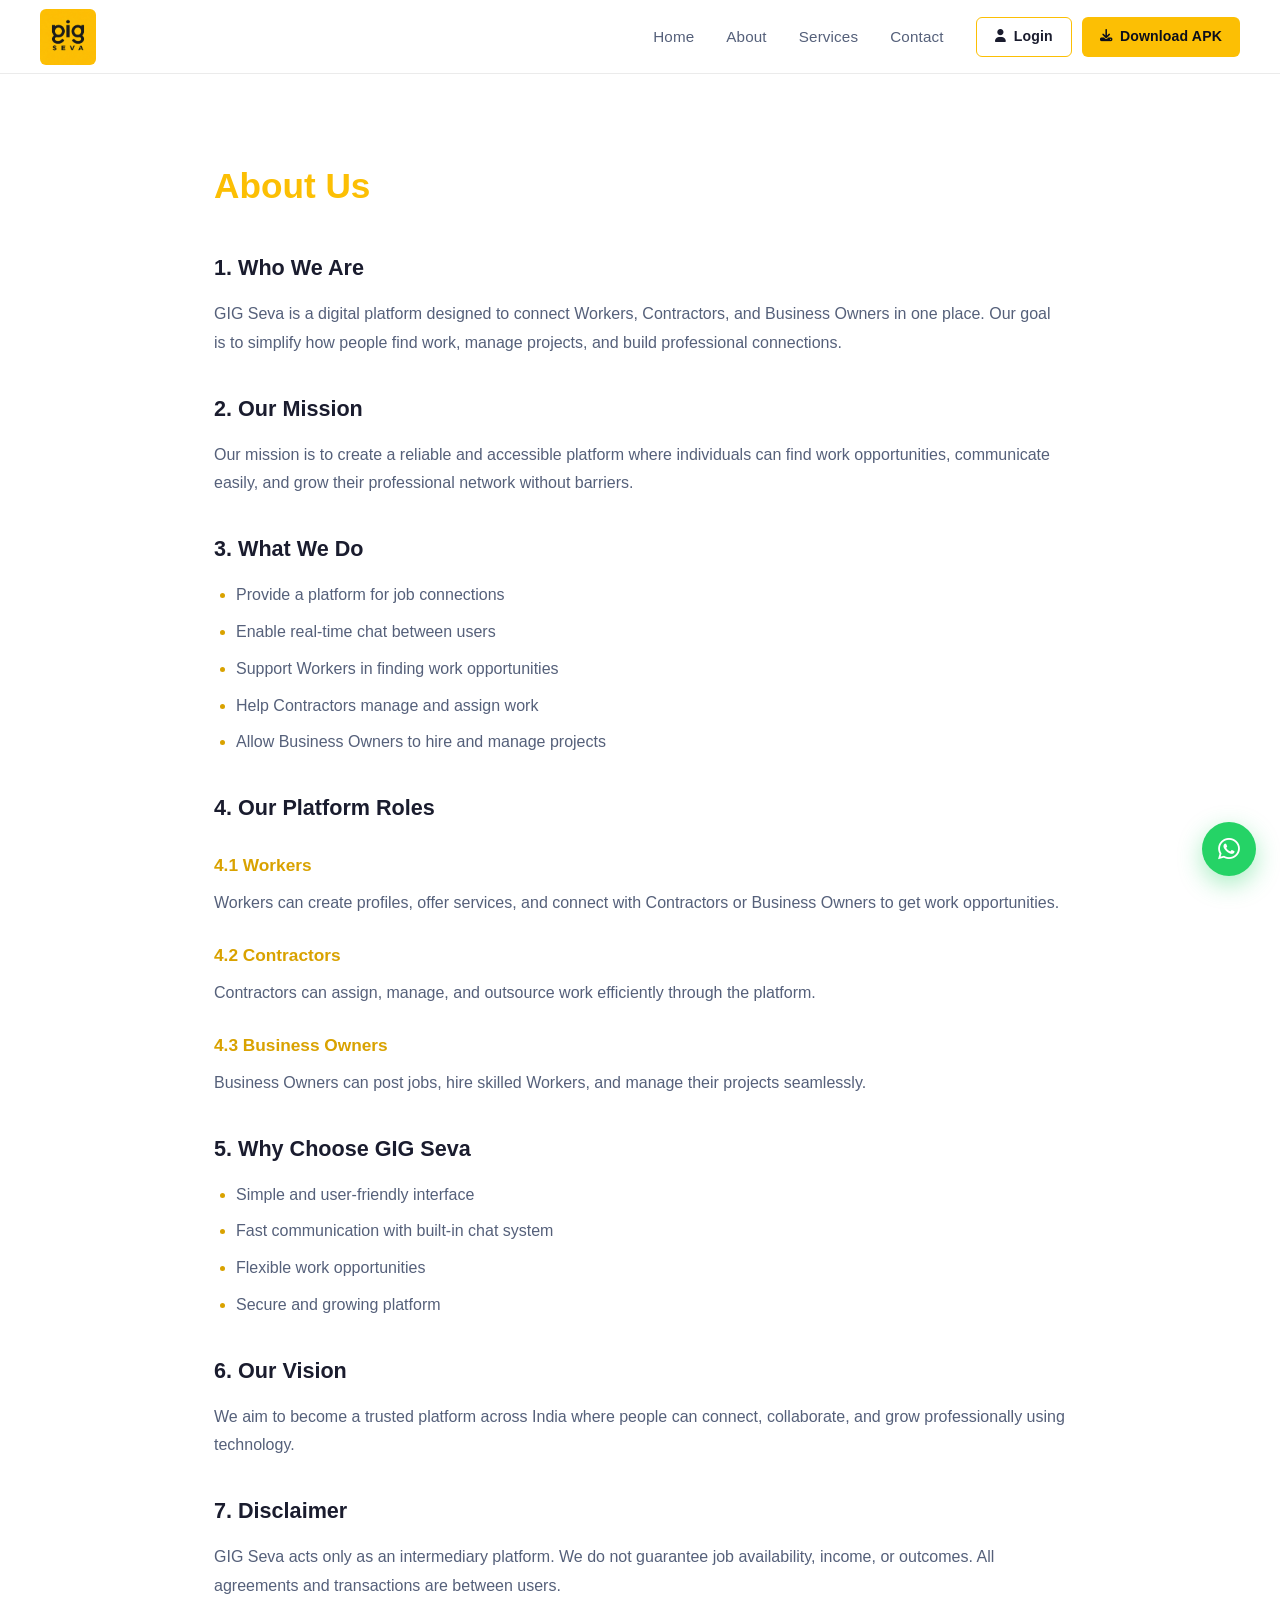
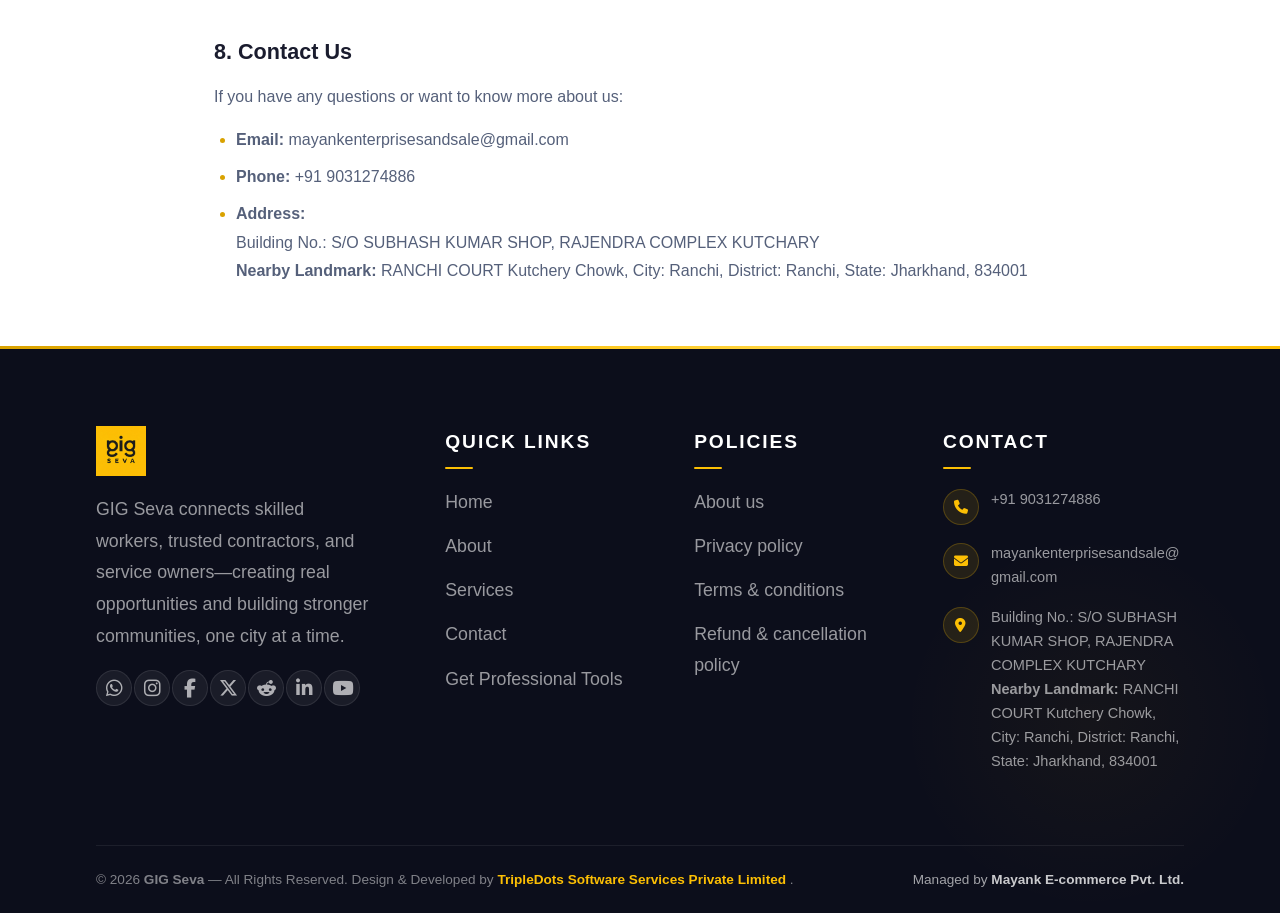
==== about_us.html @ e5313b93 "Publish the current gigSEVA website. Co-authored-by: Cursor <cursoragent@cursor.com>" ====
<!DOCTYPE html>
<html lang="en">
<head>
  <meta charset="UTF-8">
  <title>About Us - GIG Seva</title>
  <link rel="stylesheet" href="css/main.css">
  <link rel="stylesheet" href="https://cdnjs.cloudflare.com/ajax/libs/font-awesome/6.5.0/css/all.min.css">
</head>
<body>

<div id="header"></div> 

<section class="terms-container">

  <h1>About Us</h1>

  <h2>1. Who We Are</h2>
  <p>
    GIG Seva is a digital platform designed to connect Workers, Contractors, and Business Owners
    in one place. Our goal is to simplify how people find work, manage projects, and build
    professional connections.
  </p>

  <h2>2. Our Mission</h2>
  <p>
    Our mission is to create a reliable and accessible platform where individuals can find
    work opportunities, communicate easily, and grow their professional network without barriers.
  </p>

  <h2>3. What We Do</h2>
  <ul>
    <li>Provide a platform for job connections</li>
    <li>Enable real-time chat between users</li>
    <li>Support Workers in finding work opportunities</li>
    <li>Help Contractors manage and assign work</li>
    <li>Allow Business Owners to hire and manage projects</li>
  </ul>

  <h2>4. Our Platform Roles</h2>

  <h3>4.1 Workers</h3>
  <p>
    Workers can create profiles, offer services, and connect with Contractors or Business Owners
    to get work opportunities.
  </p>

  <h3>4.2 Contractors</h3>
  <p>
    Contractors can assign, manage, and outsource work efficiently through the platform.
  </p>

  <h3>4.3 Business Owners</h3>
  <p>
    Business Owners can post jobs, hire skilled Workers, and manage their projects seamlessly.
  </p>

  <h2>5. Why Choose GIG Seva</h2>
  <ul>
    <li>Simple and user-friendly interface</li>
    <li>Fast communication with built-in chat system</li>
    <li>Flexible work opportunities</li>
    <li>Secure and growing platform</li>
  </ul>

  <h2>6. Our Vision</h2>
  <p>
    We aim to become a trusted platform across India where people can connect, collaborate,
    and grow professionally using technology.
  </p>

  <h2>7. Disclaimer</h2>
  <p>
    GIG Seva acts only as an intermediary platform. We do not guarantee job availability,
    income, or outcomes. All agreements and transactions are between users.
  </p>

  <h2>8. Contact Us</h2>
  <p>If you have any questions or want to know more about us:</p>

 <ul>
    <li><strong>Email:</strong> mayankenterprisesandsale@gmail.com</li>
    <li><strong>Phone:</strong> +91 9031274886</li>
    <li><strong>Address:</strong>  <p>Building No.: S/O SUBHASH KUMAR 
             SHOP, RAJENDRA COMPLEX KUTCHARY <br> <b>Nearby Landmark:</b> RANCHI COURT 
             Kutchery Chowk,  City: Ranchi, District: Ranchi, State: Jharkhand, 834001</p></li>
  </ul>

</section>

<div id="footer"></div>

<script src="js/auth.js"></script>
  <script src="js/main.js"></script>

</body>
</html>
---- css/main.css ----
@charset "UTF-8";
:root {
  --orange: #FCBF04 ;
  --orange-light:#FFD84D ;
  --mid: #D9A200 ;
  --bg: #F6F7FB ;
  --bg-card: #FFFFFF ;
  --text: #1A1C2E ;
  --text-soft: #55607A ;
  --border: rgba(0, 0, 0, 0.09) ;
  --shadow-sm: 0 4px 16px rgba(0, 0, 0, 0.07) ;
  --shadow-md: 0 10px 36px rgba(0, 0, 0, 0.11) ;
  --shadow-lg: 0 20px 60px rgba(0, 0, 0, 0.15) ;
  --radius: 14px ;
  --radius-sm: 8px ;
  --radius-lg: 22px ;
  --font-head: Syne, sans-serif ;
  --font-body: DM Sans, sans-serif ;
  --nav-h: 74px ;
  --transition: 0.3s cubic-bezier(0.4, 0, 0.2, 1) ;
  --grad: linear-gradient(135deg, #FCBF04
  0%, #FFD84D
  100%);
}

*,
*::before,
*::after {
  margin: 0;
  padding: 0;
  box-sizing: border-box;
}

html {
  font-size: 16px;
  scroll-behavior: smooth;
}

html,
body {
  width: 100%;
  overflow-x: hidden;
}

body {
  color: #1A1C2E;
  font-family: "DM Sans", sans-serif;
  background: #FFFFFF;
  line-height: 1.7;
  padding-top: 74px;
}

a {
  color: inherit;
  text-decoration: none;
}

ul {
  list-style: none;
}

img {
  display: block;
  max-width: 100%;
}

input,
textarea,
button {
  border: none;
  font-family: "DM Sans", sans-serif;
  outline: none;
}

::-webkit-scrollbar {
  width: 6px;
}

::-webkit-scrollbar-track {
  background: #EEF0F6;
}

::-webkit-scrollbar-thumb {
  border-radius: 10px;
  background: #FCBF04;
}

::-webkit-scrollbar-thumb:hover {
  background: #D9A200;
}

.container {
  margin: 0 auto;
  width: 100%;
  padding: 0 32px;
  max-width: 1280px;
}

.section-label {
  margin-bottom: 16px;
  border-radius: 50px;
  display: inline-block;
  padding: 6px 18px;
  color: rgb(8.8615384615, 10.3384615385, 19.9384615385);
  font-family: "Syne", sans-serif;
  font-weight: 700;
  font-size: 0.68rem;
  background: linear-gradient(135deg, #FCBF04 0%, #FFD84D 100%);
  letter-spacing: 0.22em;
  text-transform: uppercase;
  box-shadow: 0 4px 14px rgba(252, 191, 4, 0.28);
}

.section-title {
  margin-bottom: 50px;
  color: #1A1C2E;
  font-family: "Syne", sans-serif;
  font-weight: 800;
  font-size: clamp(1.9rem, 3.4vw, 3rem);
  line-height: 1.14;
  letter-spacing: -0.025em;
}

.gradient-text {
  background: linear-gradient(135deg, #FCBF04 0%, #FFD84D 100%);
  -webkit-background-clip: text;
  -webkit-text-fill-color: transparent;
  background-clip: text;
}

.btn {
  border-radius: 8px;
  display: inline-flex;
  justify-content: center;
  align-items: center;
  padding: 13px 30px;
  font-family: "DM Sans", sans-serif;
  font-weight: 600;
  font-size: 0.93rem;
  gap: 8px;
  letter-spacing: 0.01em;
  cursor: pointer;
  white-space: nowrap;
  transition: 0.3s cubic-bezier(0.4, 0, 0.2, 1);
  line-height: 1;
}
.btn i {
  font-size: 0.88em;
  transition: 0.3s cubic-bezier(0.4, 0, 0.2, 1);
}

.btn-primary {
  color: #0C0E1B;
  background: #FCBF04;
  box-shadow: 0 6px 22px rgba(252, 191, 4, 0.36);
}
.btn-primary:hover {
  background: #FFD84D;
  box-shadow: 0 12px 36px rgba(252, 191, 4, 0.5);
  transform: translateY(-2px);
}
.btn-primary:hover i {
  transform: translateX(3px);
}
.btn-primary:active {
  transform: translateY(0);
}

.btn-outline {
  border: 2px solid #FCBF04;
  color: #1A1C2E;
  background: transparent;
}
.btn-outline:hover {
  color: #0C0E1B;
  background: #FCBF04;
  transform: translateY(-2px);
  box-shadow: 0 8px 28px rgba(252, 191, 4, 0.4);
}

.btn.full-width {
  width: 100%;
  justify-content: center;
}

.navbar {
  position: fixed;
  z-index: 1000;
  top: 0;
  right: 0;
  left: 0;
  height: 74px;
  background: #FFFFFF;
  border-bottom: 1px solid rgba(0, 0, 0, 0.08);
  transition: box-shadow 0.3s cubic-bezier(0.4, 0, 0.2, 1);
}
.navbar.scrolled {
  box-shadow: 0 2px 24px rgba(0, 0, 0, 0.08);
}

.nav-container {
  margin: 0 auto;
  height: 100%;
  display: flex;
  justify-content: space-between;
  align-items: center;
  padding: 0 40px;
  max-width: 1280px;
  gap: 24px;
}

.nav-logo {
  display: flex;
  flex-shrink: 0;
  align-items: center;
}

.logo-img {
  width: 56px;
  height: 56px;
  display: block;
  object-fit: cover;
  border-radius: 6px;
  transition: 0.3s cubic-bezier(0.4, 0, 0.2, 1);
}

.nav-right {
  display: flex;
  align-items: center;
  justify-content: flex-end;
  gap: 18px;
  margin-left: auto;
  min-width: 0;
}

.nav-menu {
  margin: 0;
  display: flex;
  align-items: center;
  padding: 0;
  list-style: none;
  gap: 4px;
}

.nav-link {
  position: relative;
  border-radius: 8px;
  display: inline-block;
  padding: 8px 14px;
  color: #55607A;
  font-family: "Poppins", "DM Sans", sans-serif;
  font-weight: 500;
  font-size: 0.95rem;
  letter-spacing: 0.01em;
  transition: 0.3s cubic-bezier(0.4, 0, 0.2, 1);
}
.nav-link:hover {
  color: #1A1C2E;
}

.nav-actions {
  display: flex;
  flex-shrink: 0;
  align-items: center;
  gap: 10px;
}
.nav-actions .btn {
  padding: 10px 18px;
  font-family: "Poppins", "DM Sans", sans-serif;
  font-size: 0.88rem;
  font-weight: 600;
  border-radius: 6px;
  min-height: 40px;
}
.nav-actions .btn-outline {
  border-width: 1.5px;
  background: #fff;
}
.nav-actions .btn-primary {
  box-shadow: none;
}
.nav-actions .btn-primary:hover {
  transform: none;
  box-shadow: none;
  background: #FFD84D;
}

.hamburger {
  z-index: 1001;
  border-radius: 8px;
  display: none;
  flex-direction: column;
  padding: 8px;
  gap: 5px;
  cursor: pointer;
  background: none;
}
.hamburger span {
  border-radius: 3px;
  width: 22px;
  height: 2px;
  display: block;
  background: #1A1C2E;
  transition: 0.3s cubic-bezier(0.4, 0, 0.2, 1);
  transform-origin: center;
}
.hamburger.open span:nth-child(1) {
  transform: translateY(7px) rotate(45deg);
}
.hamburger.open span:nth-child(2) {
  opacity: 0;
  transform: scaleX(0);
}
.hamburger.open span:nth-child(3) {
  transform: translateY(-7px) rotate(-45deg);
}

@media (max-width: 768px) {
  .logo-img {
    width: 48px;
    height: 48px;
  }
  .nav-container {
    padding: 0 16px;
  }
  .nav-right {
    gap: 0;
    margin-left: 0;
  }
  .nav-menu {
    position: fixed;
    z-index: 9999;
    top: 0;
    right: -100%;
    width: 82%;
    height: 100vh;
    flex-direction: column;
    align-items: flex-start;
    padding: 0;
    max-width: 360px;
    background: #FFFFFF;
    box-shadow: -4px 0 40px rgba(0, 0, 0, 0.18);
    transition: right 0.35s cubic-bezier(0.4, 0, 0.2, 1);
    overflow-y: auto;
    overflow-x: hidden;
    gap: 0;
  }
  .nav-menu::before {
    position: fixed;
    z-index: -1;
    top: 0;
    left: 0;
    width: 100vw;
    height: 100vh;
    content: "";
    background: rgba(0, 0, 0, 0);
    pointer-events: none;
    transition: background 0.35s ease;
  }
  .nav-menu.open {
    right: 0;
  }
  .nav-menu.open::before {
    background: rgba(0, 0, 0, 0.35);
    pointer-events: auto;
  }
  .nav-menu li {
    width: 100%;
    flex-shrink: 0;
  }
  .nav-menu li:first-child {
    margin-top: 74px;
  }
  .nav-link {
    position: relative;
    border-radius: 0;
    width: 100%;
    display: flex;
    align-items: center;
    padding: 0 24px;
    color: #1A1C2E;
    font-family: "Poppins", sans-serif;
    font-weight: 450;
    font-size: 18px;
    gap: 14px;
    min-height: 56px;
    letter-spacing: 0.01em;
    line-height: 1.4;
    background: transparent;
    transition: background 0.22s ease, color 0.22s ease;
  }
  .nav-link::before {
    border: 1px solid rgba(252, 191, 4, 0.3);
    border-radius: 50%;
    width: 40px;
    height: 40px;
    display: inline-flex;
    flex-shrink: 0;
    justify-content: center;
    align-items: center;
    color: rgb(202.5787401575, 153.3464566929, 2.4212598425);
    font-family: "Font Awesome 6 Free";
    font-weight: 900;
    font-size: 18px;
    background: rgba(252, 191, 4, 0.14);
    line-height: 1;
    transition: background 0.22s ease, color 0.22s ease, border-color 0.22s ease;
  }
  .nav-link:hover, .nav-link.active {
    color: #1A1C2E;
    background: rgba(252, 191, 4, 0.06);
  }
  .nav-link:hover::before, .nav-link.active::before {
    border-color: #FCBF04;
    color: #0C0E1B;
    background: #FCBF04;
  }
  .nav-menu li:nth-child(1) .nav-link::before {
    content: "\f015";
  }
  .nav-menu li:nth-child(2) .nav-link::before {
    content: "\f05a";
  }
  .nav-menu li:nth-child(3) .nav-link::before {
    content: "\f013";
  }
  .nav-menu li:nth-child(4) .nav-link::before {
    content: "\f0e0";
  }
  .nav-menu li + li {
    border-top: 1px solid rgba(0, 0, 0, 0.05);
  }
  .hamburger {
    position: relative;
    z-index: 10000;
    display: flex;
  }
  .nav-actions {
    display: none !important;
  }
  .mobile-actions {
    margin-top: 0 !important;
    width: 100% !important;
    display: flex !important;
    flex-direction: column !important;
    flex-shrink: 0 !important;
    align-items: stretch !important;
    padding: 20px 24px 32px !important;
    gap: 10px !important;
    border-top: 1px solid rgba(0, 0, 0, 0.09) !important;
  }
  .mobile-actions .btn {
    border-radius: 8px !important;
    width: 100% !important;
    justify-content: center !important;
    font-family: "Poppins", sans-serif !important;
    font-weight: 600 !important;
    font-size: 0.97rem !important;
    min-height: 48px !important;
    box-sizing: border-box !important;
    gap: 8px !important;
  }
  .mobile-actions .btn i {
    font-size: 0.9em !important;
  }
  .mobile-actions .btn-outline {
    border: 2px solid #FCBF04 !important;
    color: #1A1C2E !important;
    background: transparent !important;
  }
  .mobile-actions .btn-outline:hover {
    background: rgba(252, 191, 4, 0.08) !important;
  }
  .mobile-actions .btn-primary {
    color: #0C0E1B !important;
    font-weight: 700 !important;
    background: #FCBF04 !important;
    box-shadow: 0 4px 16px rgba(252, 191, 4, 0.35) !important;
  }
  .mobile-actions .btn-primary:hover {
    background: #FFD84D !important;
  }
}
@media (max-width: 360px) {
  .nav-link {
    padding: 0 18px;
    font-size: 18px;
    gap: 12px;
  }
  .nav-link::before {
    width: 36px;
    height: 36px;
    font-size: 16px;
  }
  .mobile-actions {
    padding: 16px 18px 28px !important;
  }
}
/* =========================================================
HERO
========================================================= */
.hero {
  position: relative;
  width: 100%;
  display: flex;
  align-items: stretch;
  min-height: 620px;
  overflow: hidden;
  background: #ffffff;
  border-bottom: 1px solid #eeeeee;
  box-sizing: border-box;
}

.hero::before {
  position: absolute;
  z-index: 1;
  inset: 0;
  content: "";
  pointer-events: none;
  background: linear-gradient(90deg, rgb(255, 255, 255) 0%, rgba(255, 255, 255, 0.98) 40%, rgba(255, 255, 255, 0.88) 56%, rgba(255, 255, 255, 0.35) 75%, rgba(255, 255, 255, 0) 100%);
}

.hero::after {
  position: absolute;
  z-index: 0;
  top: 0;
  right: 0;
  bottom: 0;
  width: 58%;
  content: "";
  background: linear-gradient(90deg, rgb(255, 255, 255) 0%, rgba(255, 255, 255, 0.55) 12%, rgba(255, 255, 255, 0) 35%), url("../images/gig-seva-hero.webp") center/cover no-repeat;
  mask-image: linear-gradient(to right, transparent 0%, rgba(0, 0, 0, 0.7) 18%, black 42%);
  -webkit-mask-image: linear-gradient(to right, transparent 0%, rgba(0, 0, 0, 0.7) 18%, black 42%);
}

/* =========================================================
HERO CONTENT
========================================================= */
.hero .hero-content {
  position: relative;
  z-index: 2;
  margin-left: calc((100vw - 1200px) / 2 + 32px);
  width: 50%;
  padding: 140px 32px 58px 0;
  font-family: "Poppins", sans-serif;
  max-width: 660px;
  box-sizing: border-box;
}

/* =========================================================
HERO TITLE
========================================================= */
.hero .hero-title {
  position: relative;
  margin: 0 0 20px;
  color: #1f2937;
  font-family: "Poppins", sans-serif;
  font-weight: 900;
  font-size: clamp(3.5rem, 6.5vw, 6.5rem);
  line-height: 0.95;
  letter-spacing: -0.035em;
  text-transform: uppercase;
}

/* Yellow underline */
.hero .hero-title::after {
  margin-top: 18px;
  border-radius: 10px;
  width: 62px;
  height: 5px;
  display: block;
  content: "";
  background: linear-gradient(90deg, #fcbf04, #ffd84d);
  box-shadow: 0 4px 12px rgba(252, 191, 4, 0.25);
}

/* =========================================================
SUBTITLE
========================================================= */
.hero .hero-subtitle {
  margin: 0 0 24px;
  color: #fcbf04;
  font-family: "Poppins", sans-serif;
  font-weight: 700;
  font-size: clamp(1rem, 1.8vw, 1.4rem);
  letter-spacing: 0.06em;
  line-height: 1.4;
  text-transform: uppercase;
}

/* =========================================================
DESCRIPTION
========================================================= */
.hero .hero-description {
  margin: 0 0 16px;
  color: rgba(31, 41, 55, 0.78);
  font-family: "Poppins", sans-serif;
  font-weight: 400;
  font-size: clamp(1.18rem, 1.2vw, 1.08rem);
  max-width: 520px;
  line-height: 1.75;
}

.hero .hero-description.secondary {
  margin-top: 0;
  margin-bottom: 0;
  border: none;
  padding: 0;
  color: rgba(31, 41, 55, 0.58);
  font-family: "Poppins", sans-serif;
  font-weight: 400;
  font-size: clamp(1.18rem, 1vw, 1rem);
  letter-spacing: 0;
  line-height: 1.7;
  text-transform: none;
  background: transparent;
}

.hero .hero-divider {
  display: none;
}

/* =========================================================
STATS
========================================================= */
.hero .hero-stats {
  margin-top: 38px;
  width: 100%;
  display: flex;
  align-items: stretch;
  padding-top: 26px;
  max-width: 480px;
  gap: 0;
  border-top: 1px solid rgba(31, 41, 55, 0.12);
}

.hero .hero-stats .stat {
  position: relative;
  padding: 0 28px 0 0;
  flex: 1;
  text-align: left;
  box-sizing: border-box;
}

.hero .hero-stats .stat:not(:first-child) {
  padding-right: 28px;
  padding-left: 28px;
}

.hero .hero-stats .stat:not(:first-child)::before {
  position: absolute;
  top: 50%;
  left: 0;
  width: 1px;
  height: 46px;
  content: "";
  transform: translateY(-50%);
  background: rgba(31, 41, 55, 0.14);
}

.hero .hero-stats .stat:last-child {
  padding-right: 0;
}

/* =========================================================
STAT NUMBER
========================================================= */
.hero .hero-stats .stat h3 {
  margin: 0 0 6px;
  color: #1f2937;
  font-family: "Poppins", sans-serif;
  font-weight: 900;
  font-size: clamp(1.8rem, 2.8vw, 2.6rem);
  line-height: 1;
  letter-spacing: -0.02em;
}

.hero .hero-stats .stat h3 span {
  color: #fcbf04;
  font-weight: 900;
}

/* =========================================================
STAT LABEL
========================================================= */
.hero .hero-stats .stat p {
  margin: 0;
  color: rgba(31, 41, 55, 0.55);
  font-family: "Poppins", sans-serif;
  font-weight: 600;
  font-size: 0.72rem;
  line-height: 1.4;
  letter-spacing: 0.1em;
  text-transform: uppercase;
}

/* =========================================================
HERO BOTTOM — CLEAR SEPARATION
========================================================= */
.hero {
  box-shadow: 0 1px 0 rgba(31, 41, 55, 0.05), 0 4px 18px rgba(31, 41, 55, 0.04);
}

/* =========================================================
TABLET — 769px TO 992px
========================================================= */
@media (max-width: 992px) and (min-width: 769px) {
  .hero {
    align-items: flex-end;
    min-height: 620px;
  }
  .hero::before {
    background: linear-gradient(180deg, rgba(255, 255, 255, 0.88) 0%, rgba(255, 255, 255, 0.72) 60%, rgba(255, 255, 255, 0.92) 100%);
  }
  .hero::after {
    top: 0;
    right: 0;
    bottom: 0;
    width: 100%;
    mask-image: none;
    -webkit-mask-image: none;
    background: linear-gradient(180deg, rgba(255, 255, 255, 0.55), rgba(255, 255, 255, 0.1)), url("../images/gig-seva-hero.webp") center/cover no-repeat;
  }
  .hero .hero-content {
    margin-left: 0;
    width: 100%;
    padding: 110px 32px 50px;
    max-width: 100%;
  }
  .hero .hero-title {
    font-size: clamp(2.8rem, 7vw, 4.5rem);
  }
  .hero .hero-description {
    max-width: 600px;
  }
  .hero .hero-stats {
    max-width: 100%;
  }
}
/* =========================================================
MOBILE — BELOW 768px
========================================================= */
@media (max-width: 768px) {
  .hero {
    height: auto;
    display: block;
    min-height: 0;
    overflow: hidden;
    background: #ffffff;
    border-bottom: 1px solid #eeeeee;
  }
  .hero::before {
    background: linear-gradient(180deg, rgba(255, 255, 255, 0.88) 0%, rgba(255, 255, 255, 0.82) 50%, rgba(255, 255, 255, 0.94) 100%);
  }
  .hero::after {
    top: 0;
    right: 0;
    bottom: 0;
    width: 100%;
    background: linear-gradient(180deg, rgba(255, 255, 255, 0.3), rgba(255, 255, 255, 0.75)), url("../images/gig-seva-hero.webp") center top/cover no-repeat;
    mask-image: none;
    -webkit-mask-image: none;
  }
  .hero .hero-content {
    margin-left: 0;
    width: 100%;
    padding: 100px 22px 40px;
    max-width: 100%;
    box-sizing: border-box;
  }
  /* =====================================================
  TITLE
  ===================================================== */
  .hero .hero-title {
    margin-bottom: 10px;
    color: #1f2937;
    font-size: 2.5rem;
    line-height: 0.97;
    letter-spacing: -0.025em;
  }
  .hero .hero-title::after {
    margin-top: 10px;
    width: 44px;
    height: 4px;
  }
  /* =====================================================
  SUBTITLE
  ===================================================== */
  .hero .hero-subtitle {
    margin-top: 0;
    margin-bottom: 14px;
    color: #fcbf04;
    font-size: 0.8rem;
    letter-spacing: 0.05em;
  }
  /* =====================================================
  DESCRIPTION
  ===================================================== */
  .hero .hero-description {
    margin-bottom: 10px;
    width: 100%;
    color: rgba(31, 41, 55, 0.78);
    font-size: 1rem;
    max-width: 100%;
    line-height: 1.7;
  }
  .hero .hero-description.secondary {
    margin-bottom: 0;
    color: rgba(31, 41, 55, 0.58);
    font-size: 0.95rem;
    line-height: 1.65;
  }
  /* =====================================================
  STATS
  ===================================================== */
  .hero .hero-stats {
    margin-top: 22px;
    width: 100%;
    display: flex;
    flex-direction: row;
    flex-wrap: nowrap;
    padding-top: 18px;
    max-width: 100%;
    gap: 0;
    border-top: 1px solid rgba(31, 41, 55, 0.12);
  }
  .hero .hero-stats .stat {
    position: relative;
    padding: 0;
    flex: 1;
    text-align: left;
    box-sizing: border-box;
  }
  .hero .hero-stats .stat:not(:first-child) {
    padding-left: 14px;
  }
  .hero .hero-stats .stat:not(:first-child)::before {
    position: absolute;
    top: 50%;
    left: 0;
    width: 1px;
    height: 36px;
    content: "";
    transform: translateY(-50%);
    background: rgba(31, 41, 55, 0.14);
  }
  .hero .hero-stats .stat:not(:last-child) {
    padding-right: 14px;
  }
  .hero .hero-stats .stat h3 {
    margin-bottom: 4px;
    color: #1f2937;
    font-size: 1.8rem;
  }
  .hero .hero-stats .stat p {
    color: rgba(31, 41, 55, 0.52);
    font-size: 0.65rem;
    letter-spacing: 0.08em;
  }
}
/* =========================================================
SMALL MOBILE — BELOW 480px
========================================================= */
@media (max-width: 480px) {
  .hero .hero-content {
    padding: 40px 18px 32px;
  }
  .hero .hero-title {
    font-size: 2.2rem;
  }
  .hero .hero-subtitle {
    margin-bottom: 12px;
    font-size: 1.11rem;
  }
  .hero .hero-description {
    margin-bottom: 8px;
    font-weight: 500;
    font-size: 1.14rem;
  }
  .hero .hero-description.secondary {
    margin-top: 19px;
    font-weight: 500;
    font-size: 0.9rem;
    font-size: 1.14rem;
  }
  .hero .hero-stats {
    margin-top: 18px;
    padding-top: 16px;
  }
  .hero .hero-stats .stat h3 {
    font-size: 1.6rem;
  }
  .hero .hero-stats .stat p {
    font-size: 0.72rem;
  }
  .hero .hero-stats .stat:not(:first-child) {
    padding-left: 10px;
  }
  .hero .hero-stats .stat:not(:last-child) {
    padding-right: 10px;
  }
}
/* =========================================================
EXTRA SMALL — BELOW 360px
========================================================= */
@media (max-width: 360px) {
  .hero .hero-content {
    padding: 85px 16px 28px;
  }
  .hero .hero-title {
    font-size: 2rem;
  }
  .hero .hero-subtitle {
    margin-bottom: 10px;
    font-size: 0.72rem;
  }
  .hero .hero-description {
    margin-bottom: 7px;
    font-size: 0.84rem;
  }
  .hero .hero-description.secondary {
    font-size: 0.78rem;
  }
  .hero .hero-stats {
    margin-top: 14px;
    flex-wrap: wrap;
    padding-top: 14px;
  }
  .hero .hero-stats .stat {
    flex: 0 0 50%;
  }
  .hero .hero-stats .stat:nth-child(3) {
    margin-top: 10px;
    padding-right: 0 !important;
    padding-left: 0 !important;
    flex: 0 0 100%;
  }
  .hero .hero-stats .stat:nth-child(3)::before {
    display: none !important;
  }
  .hero .hero-stats .stat h3 {
    font-size: 1.5rem;
  }
  .hero .hero-stats .stat p {
    font-size: 0.6rem;
  }
}
.section {
  width: 100%;
  overflow: hidden;
  box-sizing: border-box;
}

/* =========================================================
ABOUT SECTION — CLEAR START AFTER HERO
========================================================= */
.hero + .section {
  position: relative;
  margin-top: 0;
  background: #ffffff;
  border-top: 0;
  clear: both;
}

.about {
  position: relative;
  padding: 112px 0;
  background: #FFFFFF;
  overflow: hidden;
}
.about::before {
  position: absolute;
  z-index: 0;
  top: -100px;
  right: -100px;
  border-radius: 50%;
  width: 420px;
  height: 420px;
  content: "";
  background: radial-gradient(circle, rgba(252, 191, 4, 0.07) 0%, transparent 70%);
  pointer-events: none;
}
.about::after {
  position: absolute;
  z-index: 0;
  bottom: -80px;
  left: -80px;
  border-radius: 50%;
  width: 300px;
  height: 300px;
  content: "";
  background: radial-gradient(circle, rgba(252, 191, 4, 0.06) 0%, transparent 70%);
  pointer-events: none;
}
.about .container {
  position: relative;
  z-index: 1;
}
.about .about-grid {
  display: grid;
  align-items: center;
  grid-template-columns: 1.15fr 0.85fr;
  gap: 80px;
}
.about .about-content .about-highlight {
  margin-bottom: 24px;
  padding-left: 18px;
  color: #1A1C2E;
  font-family: "Syne", sans-serif;
  font-weight: 700;
  font-size: 1.2rem;
  line-height: 1.65;
  border-left: 3px solid #FCBF04;
}
.about .about-content > p {
  margin-bottom: 16px;
  color: #55607A;
  font-weight: 550;
  font-size: 1.09rem;
  line-height: 1.82;
}
.about .about-features {
  margin-top: 44px;
  display: grid;
  grid-template-columns: repeat(3, 1fr);
  gap: 16px;
}
.about .feature-box {
  border: 1px solid rgba(0, 0, 0, 0.09);
  border-radius: 14px;
  padding: 22px 16px;
  background: #FFFFFF;
  box-shadow: 0 4px 16px rgba(0, 0, 0, 0.07);
  text-align: center;
  transition: 0.3s cubic-bezier(0.4, 0, 0.2, 1);
}
.about .feature-box i {
  margin-bottom: 10px;
  display: block;
  font-size: 24px;
  background: linear-gradient(180deg, #FCBF04 0%, #D9A200 100%);
  -webkit-background-clip: text;
  -webkit-text-fill-color: transparent;
  background-clip: text;
}
.about .feature-box h4 {
  margin-bottom: 7px;
  color: #1A1C2E;
  font-family: "Syne", sans-serif;
  font-weight: 700;
  font-size: 1rem;
}
.about .feature-box h4::after {
  display: none;
}
.about .feature-box p {
  color: #55607A;
  font-size: 1rem;
  line-height: 1.6;
}
.about .feature-box:hover {
  border-color: rgba(252, 191, 4, 0.3);
  transform: translateY(-6px);
  box-shadow: 0 16px 44px rgba(0, 0, 0, 0.09);
}
.about .about-list {
  margin-top: 40px;
  display: grid;
  grid-template-columns: repeat(2, 1fr);
  gap: 28px;
}
.about .about-list .about-list-box h3 {
  margin-bottom: 14px;
  color: #1A1C2E;
  font-family: "Syne", sans-serif;
  font-weight: 700;
  font-size: 0.97rem;
}
.about .about-list .about-list-box ul li {
  margin-bottom: 11px;
  display: flex;
  align-items: center;
  color: #1A1C2E;
  font-size: 1.15rem;
  gap: 10px;
}
.about .about-list .about-list-box ul li i {
  border: 1px solid rgba(252, 191, 4, 0.45);
  border-radius: 50%;
  width: 21px;
  height: 21px;
  display: flex;
  flex-shrink: 0;
  justify-content: center;
  align-items: center;
  color: #D9A200;
  font-size: 10px;
  background: rgba(252, 191, 4, 0.08);
}
.about .about-image {
  position: relative;
}
.about .about-image img {
  border-radius: 22px;
  width: 100%;
  height: 64vh;
  max-height: 540px;
  object-fit: cover;
  box-shadow: 0 32px 80px rgba(0, 0, 0, 0.18);
  transition: 0.5s cubic-bezier(0.4, 0, 0.2, 1);
}
.about .about-image::before {
  position: absolute;
  z-index: -1;
  top: 18px;
  right: -18px;
  bottom: -18px;
  left: 18px;
  border: 2px solid rgba(252, 191, 4, 0.3);
  border-radius: 22px;
  content: "";
  transition: 0.3s cubic-bezier(0.4, 0, 0.2, 1);
}
.about .about-image::after {
  position: absolute;
  border-radius: 22px;
  content: "";
  inset: 0;
  background: linear-gradient(to bottom, transparent 65%, rgba(12, 14, 27, 0.18) 100%);
  pointer-events: none;
}
.about .about-image:hover img {
  transform: scale(1.025);
}
.about .about-image:hover::before {
  top: 12px;
  right: -12px;
  bottom: -12px;
  left: 12px;
  border-color: rgba(252, 191, 4, 0.55);
}

@media (max-width: 992px) {
  .about {
    padding: 76px 0;
  }
  .about .about-grid {
    grid-template-columns: 1fr;
    gap: 48px;
  }
  .about .about-image {
    order: -1;
  }
  .about .about-image img {
    height: 360px;
    max-height: unset;
  }
  .about .about-image::before {
    display: none;
  }
  .about .about-features {
    grid-template-columns: repeat(2, 1fr);
  }
  .about .about-list {
    grid-template-columns: 1fr;
  }
}
@media (max-width: 576px) {
  .about {
    padding: 56px 0;
  }
  .about .about-content .about-highlight {
    padding-left: 14px;
    font-size: 1.08rem;
  }
  .about .about-content > p {
    font-size: 1.09rem;
  }
  .about .about-features {
    grid-template-columns: 1fr;
    gap: 12px;
  }
  .about {
    /* ONLY FEATURE CARD CHANGED */
  }
  .about .feature-box {
    display: flex;
    flex-direction: column;
    justify-content: center;
    align-items: center;
    padding: 16px;
    text-align: center;
    gap: 8px;
  }
  .about .feature-box i {
    margin-bottom: 4px;
    flex-shrink: 0;
    font-size: 20px;
  }
  .about .about-list {
    grid-template-columns: 1fr;
    gap: 18px;
  }
  .about .about-image img {
    height: 250px;
  }
}
@media (max-width: 360px) {
  .about .about-features {
    grid-template-columns: 1fr;
  }
  .about {
    /* ONLY CARD */
  }
  .about .feature-box {
    padding: 14px;
    gap: 7px;
  }
  .about .feature-box i {
    font-size: 20px;
  }
}
.services {
  position: relative;
  padding: 112px 0;
  text-align: center;
  overflow: hidden;
  background: #F6F7FB;
}
.services::before {
  position: absolute;
  top: 0;
  left: 50%;
  border-radius: 0 0 3px 3px;
  width: 64px;
  height: 3px;
  content: "";
  transform: translateX(-50%);
  background: linear-gradient(90deg, #FCBF04, #FFD84D);
}
.services .container {
  position: relative;
  z-index: 1;
}
.services .services-subtitle {
  margin-top: -32px;
  margin-right: auto;
  margin-bottom: 52px;
  margin-left: auto;
  color: #55607A;
  font-size: 1.19rem;
  max-width: 520px;
  line-height: 1.7;
}
.services .services-grid {
  display: grid;
  grid-template-columns: repeat(3, 1fr);
  gap: 24px;
}
.services .service-card {
  position: relative;
  border: 1px solid rgba(0, 0, 0, 0.09);
  border-radius: 14px;
  padding: 36px 26px 32px;
  background: #FFFFFF;
  box-shadow: 0 4px 16px rgba(0, 0, 0, 0.07);
  text-align: left;
  transition: 0.3s cubic-bezier(0.4, 0, 0.2, 1);
  overflow: hidden;
}
.services .service-card::before {
  position: absolute;
  top: 0;
  left: 0;
  border-radius: 0 0 3px 0;
  width: 3px;
  height: 0;
  content: "";
  background: linear-gradient(180deg, #FCBF04, #FFD84D);
  transition: height 0.4s cubic-bezier(0.4, 0, 0.2, 1);
}
.services .service-card i {
  margin-bottom: 18px;
  border: 1px solid rgba(252, 191, 4, 0.2);
  border-radius: 8px;
  width: 56px;
  height: 56px;
  display: flex;
  justify-content: center;
  align-items: center;
  color: #D9A200;
  font-size: 22px;
  background: rgba(252, 191, 4, 0.1);
  transition: 0.3s cubic-bezier(0.4, 0, 0.2, 1);
}
.services .service-card h3 {
  margin-bottom: 10px;
  color: #1A1C2E;
  font-family: "Syne", sans-serif;
  font-weight: 700;
  font-size: 1.1rem;
}
.services .service-card p {
  color: #55607A;
  font-size: 1.11rem;
  line-height: 1.7;
}
.services .service-card:hover {
  border-color: rgba(252, 191, 4, 0.35);
  transform: translateY(-7px);
  box-shadow: 0 22px 56px rgba(0, 0, 0, 0.1);
}
.services .service-card:hover::before {
  height: 100%;
}
.services .service-card:hover i {
  border-color: transparent;
  color: #0C0E1B;
  background: #FCBF04;
  box-shadow: 0 6px 20px rgba(252, 191, 4, 0.32);
}

@media (max-width: 992px) {
  .services {
    padding: 76px 0;
  }
  .services .services-grid {
    grid-template-columns: repeat(2, 1fr);
    gap: 20px;
  }
}
@media (max-width: 576px) {
  .services {
    padding: 56px 0;
  }
  .services .services-subtitle {
    margin-bottom: 32px;
    font-size: 1.19rem;
  }
  .services .services-grid {
    grid-template-columns: 1fr;
    gap: 14px;
  }
  .services .service-card {
    padding: 26px 20px;
  }
  .services .service-card i {
    margin-bottom: 14px;
    width: 48px;
    height: 48px;
    font-size: 20px;
  }
  .services .service-card h3 {
    font-size: 1.32rem;
  }
  .services .service-card p {
    font-size: 1.2rem;
  }
}
.contact {
  position: relative;
  padding: 112px 0;
  background: #FFFFFF;
  text-align: center;
  overflow: hidden;
}
.contact::after {
  position: absolute;
  z-index: 0;
  top: -80px;
  right: -80px;
  border-radius: 50%;
  width: 300px;
  height: 300px;
  content: "";
  background: radial-gradient(circle, rgba(252, 191, 4, 0.06) 0%, transparent 70%);
  pointer-events: none;
}
.contact .container {
  position: relative;
  z-index: 1;
}
.contact .contact-subtitle {
  margin-top: -30px;
  margin-bottom: 52px;
  color: #55607A;
  font-size: 1.19rem;
}
.contact .contact-grid {
  display: grid;
  grid-template-columns: 1fr 1.35fr;
  gap: 52px;
  text-align: left;
}
.contact .contact-info .info-box {
  margin-bottom: 16px;
  border: 1px solid rgba(0, 0, 0, 0.09);
  border-radius: 14px;
  display: flex;
  align-items: flex-start;
  padding: 20px 18px;
  gap: 16px;
  background: #F6F7FB;
  box-shadow: 0 1px 4px rgba(0, 0, 0, 0.06);
  transition: 0.3s cubic-bezier(0.4, 0, 0.2, 1);
}
.contact .contact-info .info-box i {
  border-radius: 8px;
  width: 46px;
  height: 46px;
  display: flex;
  flex-shrink: 0;
  justify-content: center;
  align-items: center;
  color: #0C0E1B;
  font-size: 17px;
  background: linear-gradient(135deg, #FCBF04 0%, #FFD84D 100%);
  box-shadow: 0 4px 16px rgba(252, 191, 4, 0.28);
  transition: 0.3s cubic-bezier(0.4, 0, 0.2, 1);
}
.contact .contact-info .info-box div {
  flex: 1;
  min-width: 0;
}
.contact .contact-info .info-box h4 {
  margin-bottom: 4px;
  color: #1A1C2E;
  font-family: "Syne", sans-serif;
  font-weight: 700;
  font-size: 0.88rem;
  letter-spacing: 0.01em;
}
.contact .contact-info .info-box h4::after {
  display: none;
}
.contact .contact-info .info-box p {
  color: #55607A;
  font-size: 1.09rem;
  line-height: 1.6;
  word-break: break-word;
  overflow-wrap: break-word;
}
.contact .contact-info .info-box:hover {
  border-color: rgba(252, 191, 4, 0.3);
  transform: translateY(-4px);
  box-shadow: 0 10px 36px rgba(0, 0, 0, 0.11);
  background: #FFFFFF;
}
.contact .contact-info .info-box:hover i {
  box-shadow: 0 8px 24px rgba(252, 191, 4, 0.4);
}
.contact .contact-form form {
  border: 1px solid rgba(0, 0, 0, 0.09);
  border-radius: 22px;
  padding: 36px 32px;
  background: #F6F7FB;
  box-shadow: 0 4px 16px rgba(0, 0, 0, 0.07);
}
.contact .contact-form .form-group {
  margin-bottom: 16px;
}
.contact .contact-form .form-group input,
.contact .contact-form .form-group textarea {
  border: 1.5px solid rgba(0, 0, 0, 0.09);
  border-radius: 8px;
  width: 100%;
  padding: 13px 16px;
  color: #1A1C2E;
  font-size: 0.93rem;
  background: #FFFFFF;
  transition: 0.3s cubic-bezier(0.4, 0, 0.2, 1);
}
.contact .contact-form .form-group input::placeholder,
.contact .contact-form .form-group textarea::placeholder {
  color: #8892a4;
}
.contact .contact-form .form-group input:focus,
.contact .contact-form .form-group textarea:focus {
  border-color: #FCBF04;
  box-shadow: 0 0 0 3px rgba(252, 191, 4, 0.13);
}
.contact .contact-form .form-group textarea {
  resize: none;
}
.contact .contact-map {
  margin-top: 68px;
  border: 1px solid rgba(0, 0, 0, 0.09);
  border-radius: 22px;
  width: 100%;
  height: 420px;
  overflow: hidden;
  box-shadow: 0 10px 36px rgba(0, 0, 0, 0.11);
}
.contact .contact-map iframe {
  border: 0;
  width: 100%;
  height: 100%;
  filter: grayscale(12%);
  transition: 0.3s cubic-bezier(0.4, 0, 0.2, 1);
}
.contact .contact-map:hover iframe {
  filter: grayscale(0%);
}

@media (max-width: 992px) {
  .contact {
    padding: 76px 0;
  }
  .contact .contact-grid {
    grid-template-columns: 1fr;
    gap: 32px;
  }
  .contact .contact-form form {
    padding: 26px 22px;
  }
}
@media (max-width: 576px) {
  .contact {
    padding: 56px 0;
  }
  .contact .contact-subtitle {
    margin-bottom: 32px;
    font-size: 1.19rem;
  }
  .contact .contact-map {
    margin-top: 44px;
    border-radius: 14px;
    height: 270px;
  }
}
.footer {
  position: relative;
  padding: 80px 0 0;
  color: #FFFFFF;
  background: #0C0E1B;
  overflow: hidden;
}
.footer::before {
  position: absolute;
  top: 0;
  right: 0;
  left: 0;
  height: 3px;
  content: "";
  background: linear-gradient(90deg, #D9A200, #FCBF04, #FFD84D, #FCBF04);
}
.footer::after {
  position: absolute;
  z-index: 0;
  right: 0;
  bottom: 0;
  border-radius: 50%;
  width: 380px;
  height: 380px;
  content: "";
  background: radial-gradient(circle, rgba(252, 191, 4, 0.04) 0%, transparent 70%);
  pointer-events: none;
}
.footer .container {
  position: relative;
  z-index: 1;
  margin: auto;
  width: 90%;
  max-width: 1280px;
}
.footer .footer-grid {
  display: grid;
  padding-bottom: 56px;
  grid-template-columns: 1.5fr 1fr 1fr 1.2fr;
  gap: 48px;
  border-bottom: 1px solid rgba(255, 255, 255, 0.07);
}
.footer .footer-logo-img {
  width: auto;
  height: 50px;
  display: block;
  object-fit: contain;
}
.footer .footer-brand p {
  margin: 18px 0 0;
  color: rgba(255, 255, 255, 0.58);
  font-size: 1.11rem;
  line-height: 1.78;
  max-width: 280px;
}
.footer h4 {
  position: relative;
  margin-bottom: 28px;
  color: #FFFFFF;
  font-family: "Syne", sans-serif;
  font-weight: 700;
  font-size: 1.2rem;
  letter-spacing: 0.1em;
  text-transform: uppercase;
}
.footer h4::after {
  position: absolute;
  bottom: -10px;
  left: 0;
  border-radius: 10px;
  width: 28px;
  height: 2px;
  content: "";
  background: #FCBF04;
}
.footer ul {
  list-style: none;
}
.footer ul li {
  margin-bottom: 14px;
}
.footer ul li a {
  display: inline-block;
  color: rgba(255, 255, 255, 0.58);
  font-size: 1.11rem;
  transition: 0.3s cubic-bezier(0.4, 0, 0.2, 1);
}
.footer ul li a:hover {
  padding-left: 5px;
  color: #FFFFFF;
}
.footer .footer-contact-list li {
  margin-bottom: 16px;
  display: flex;
  align-items: flex-start;
  gap: 12px;
}
.footer .footer-contact-list li i {
  margin-top: 2px;
  border: 1px solid rgba(252, 191, 4, 0.22);
  border-radius: 50%;
  width: 36px;
  height: 36px;
  display: flex;
  flex-shrink: 0;
  justify-content: center;
  align-items: center;
  color: #FCBF04;
  font-size: 14px;
  background: rgba(252, 191, 4, 0.1);
}
.footer .footer-contact-list li span,
.footer .footer-contact-list li a {
  color: rgba(255, 255, 255, 0.58);
  font-size: 0.91rem;
  line-height: 1.65;
  word-break: break-word;
  overflow-wrap: break-word;
}
.footer .footer-contact-list li a:hover {
  padding-left: 0;
  color: #FFFFFF;
}
.footer .social-icons {
  margin-top: 18px;
  display: flex;
  flex-wrap: wrap;
  align-items: center;
  gap: 2px;
}
.footer .social-icons a {
  border: 1px solid rgba(255, 255, 255, 0.09);
  border-radius: 50%;
  width: 36px;
  height: 36px;
  display: flex;
  flex-shrink: 0;
  justify-content: center;
  align-items: center;
  color: rgba(255, 255, 255, 0.65);
  font-size: 19px;
  background: rgba(255, 255, 255, 0.06);
  transition: 0.3s cubic-bezier(0.4, 0, 0.2, 1);
}
.footer .social-icons a:hover {
  border-color: transparent;
  color: #0C0E1B;
  background: #FCBF04;
  transform: translateY(-3px);
  box-shadow: 0 6px 18px rgba(252, 191, 4, 0.28);
}
.footer .footer-bottom {
  width: 100%;
  display: flex;
  justify-content: space-between;
  align-items: center;
  padding: 22px 0;
}
.footer .footer-copy {
  margin: 0;
  color: rgba(255, 255, 255, 0.48);
  font-size: 0.85rem;
  flex: 1;
  text-align: left;
}
.footer .footer-managed {
  margin: 0;
  color: rgba(255, 255, 255, 0.62);
  font-size: 0.85rem;
  text-align: right;
  white-space: nowrap;
}
.footer .footer-managed strong {
  color: rgba(255, 255, 255, 0.78);
  font-weight: 600;
}
.footer .tripledots {
  color: #FCBF04;
  font-weight: 600;
  transition: 0.3s cubic-bezier(0.4, 0, 0.2, 1);
}
.footer .tripledots:hover {
  color: #FFD84D;
  text-decoration: underline;
}
@media (max-width: 768px) {
  .footer .footer-bottom {
    flex-direction: column;
    gap: 8px;
  }
  .footer .footer-copy,
  .footer .footer-managed {
    width: 100%;
    text-align: center;
    white-space: normal;
  }
}

@media (max-width: 992px) {
  .footer .footer-grid {
    grid-template-columns: repeat(2, 1fr);
    gap: 32px;
  }
}
@media (max-width: 576px) {
  .footer {
    padding-top: 56px;
  }
  .footer .footer-grid {
    padding-bottom: 36px;
    grid-template-columns: 1fr;
    gap: 28px;
  }
  .footer h4::after {
    left: 0;
  }
  .footer .social-icons {
    gap: 1px;
  }
  .footer .social-icons a {
    width: 40px;
    height: 40px;
    font-size: 18px;
  }
  .footer .footer-brand p {
    max-width: 100%;
  }
}
.whatsapp-float {
  position: fixed;
  z-index: 1000;
  right: 24px;
  bottom: 24px;
  border-radius: 50%;
  width: 54px;
  height: 54px;
  display: flex;
  justify-content: center;
  align-items: center;
  color: #FFFFFF;
  font-size: 25px;
  background: #25D366;
  box-shadow: 0 8px 24px rgba(37, 211, 102, 0.4);
  transition: 0.3s cubic-bezier(0.4, 0, 0.2, 1);
}
.whatsapp-float:hover {
  transform: scale(1.1) translateY(-2px);
  box-shadow: 0 14px 32px rgba(37, 211, 102, 0.5);
}

.terms-container {
  margin: 80px auto 60px;
  padding: 0 24px;
  color: #1A1C2E;
  font-family: "DM Sans", sans-serif;
  max-width: 900px;
  line-height: 1.8;
}
.terms-container h1 {
  margin-bottom: 32px;
  color: #FCBF04;
  font-family: "Syne", sans-serif;
  font-weight: 800;
  font-size: 2.2rem;
  text-align: left;
  -webkit-text-fill-color: #FCBF04 !important;
  background: none !important;
  background-clip: unset !important;
  -webkit-background-clip: unset !important;
}
.terms-container h2 {
  margin-top: 32px;
  margin-bottom: 12px;
  color: #1A1C2E;
  font-family: "Syne", sans-serif;
  font-weight: 700;
  font-size: 1.35rem;
}
.terms-container h3 {
  margin-top: 22px;
  margin-bottom: 8px;
  color: #D9A200;
  font-weight: 600;
  font-size: 1.08rem;
}
.terms-container p {
  margin-bottom: 14px;
  color: #55607A;
  font-size: 1rem;
}
.terms-container ul {
  margin-bottom: 18px;
  padding-left: 22px;
  list-style-type: disc;
}
.terms-container ul li {
  margin-bottom: 8px;
  color: #55607A;
  font-size: 1rem;
}
.terms-container ul li::marker {
  color: #D9A200;
}

@media (max-width: 768px) {
  :root {
    --header-height: 74px ;
  }
  body {
    padding-top: var(--header-height);
  }
  .terms-container {
    margin: 44px 0 28px;
    padding: 0 16px;
  }
  .terms-container h1 {
    color: #FCBF04;
    font-size: 1.7rem;
    -webkit-text-fill-color: #FCBF04 !important;
  }
  .terms-container h2 {
    font-size: 1.2rem;
  }
  .terms-container h3 {
    font-size: 1rem;
  }
  .terms-container p,
  .terms-container ul li {
    font-size: 0.97rem;
  }
}

/*# sourceMappingURL=main.css.map */

/* ===== Auth nav (logged-in profile) ===== */
.mobile-actions {
  display: none;
}

.nav-profile {
  position: relative;
  margin-left: 4px;
}

.nav-user,
.nav-profile-trigger {
  display: flex;
  align-items: center;
  gap: 10px;
  text-decoration: none;
  color: inherit;
  border: 0;
  background: transparent;
  cursor: pointer;
  padding: 4px 6px 4px 4px;
  border-radius: 999px;
  transition: background 0.2s ease;
}

.nav-profile-trigger:hover,
.nav-profile.open .nav-profile-trigger {
  background: rgba(252, 191, 4, 0.12);
}

.nav-profile-caret {
  font-size: 0.7rem;
  color: #7A8499;
  transition: transform 0.2s ease;
}

.nav-profile.open .nav-profile-caret {
  transform: rotate(180deg);
}

.nav-user-avatar {
  width: 36px;
  height: 36px;
  border-radius: 50%;
  display: flex;
  align-items: center;
  justify-content: center;
  background: #FCBF04;
  color: #0C0E1B;
  font-weight: 700;
  font-size: 0.95rem;
  flex-shrink: 0;
  overflow: hidden;
}

.nav-user-avatar-img {
  width: 100%;
  height: 100%;
  object-fit: cover;
  display: block;
}

.nav-user-meta {
  display: flex;
  flex-direction: column;
  line-height: 1.15;
  max-width: 140px;
  text-align: left;
}

.nav-user-label {
  font-size: 0.7rem;
  color: #7A8499;
  font-weight: 500;
}

.nav-user-name {
  font-size: 0.9rem;
  color: #1A1C2E;
  font-weight: 600;
  white-space: nowrap;
  overflow: hidden;
  text-overflow: ellipsis;
}

.nav-profile-dropdown {
  position: absolute;
  top: calc(100% + 10px);
  right: 0;
  z-index: 1200;
  min-width: 190px;
  padding: 8px;
  border-radius: 12px;
  background: #fff;
  border: 1px solid rgba(0, 0, 0, 0.08);
  box-shadow: 0 12px 32px rgba(15, 23, 42, 0.14);
}

.nav-profile-dropdown[hidden] {
  display: none !important;
}

.nav-profile-item {
  width: 100%;
  display: flex;
  align-items: center;
  gap: 10px;
  padding: 10px 12px;
  border: 0;
  border-radius: 8px;
  background: transparent;
  color: #1A1C2E;
  font-family: "Poppins", "DM Sans", sans-serif;
  font-size: 0.9rem;
  font-weight: 500;
  text-align: left;
  text-decoration: none;
  cursor: pointer;
  transition: background 0.15s ease;
}

.nav-profile-item i {
  width: 16px;
  color: #FCBF04;
  text-align: center;
}

.nav-profile-item:hover {
  background: rgba(252, 191, 4, 0.12);
}

.nav-profile-logout {
  color: #DC2626;
  margin-top: 2px;
  border-top: 1px solid rgba(0, 0, 0, 0.06);
  border-radius: 0 0 8px 8px;
}

.nav-profile-logout i {
  color: #DC2626;
}

.nav-user-mobile {
  width: 100%;
  padding: 4px 0 8px;
  gap: 12px;
}

@media (max-width: 768px) {
  .nav-user-meta {
    max-width: none;
  }

  .nav-profile {
    width: 100%;
    margin-left: 0;
  }

  .nav-profile-trigger {
    width: 100%;
    border-radius: 10px;
    padding: 10px 12px;
    justify-content: flex-start;
  }

  .nav-profile-dropdown {
    position: static;
    margin-top: 8px;
    min-width: 0;
    width: 100%;
    box-shadow: none;
  }
}
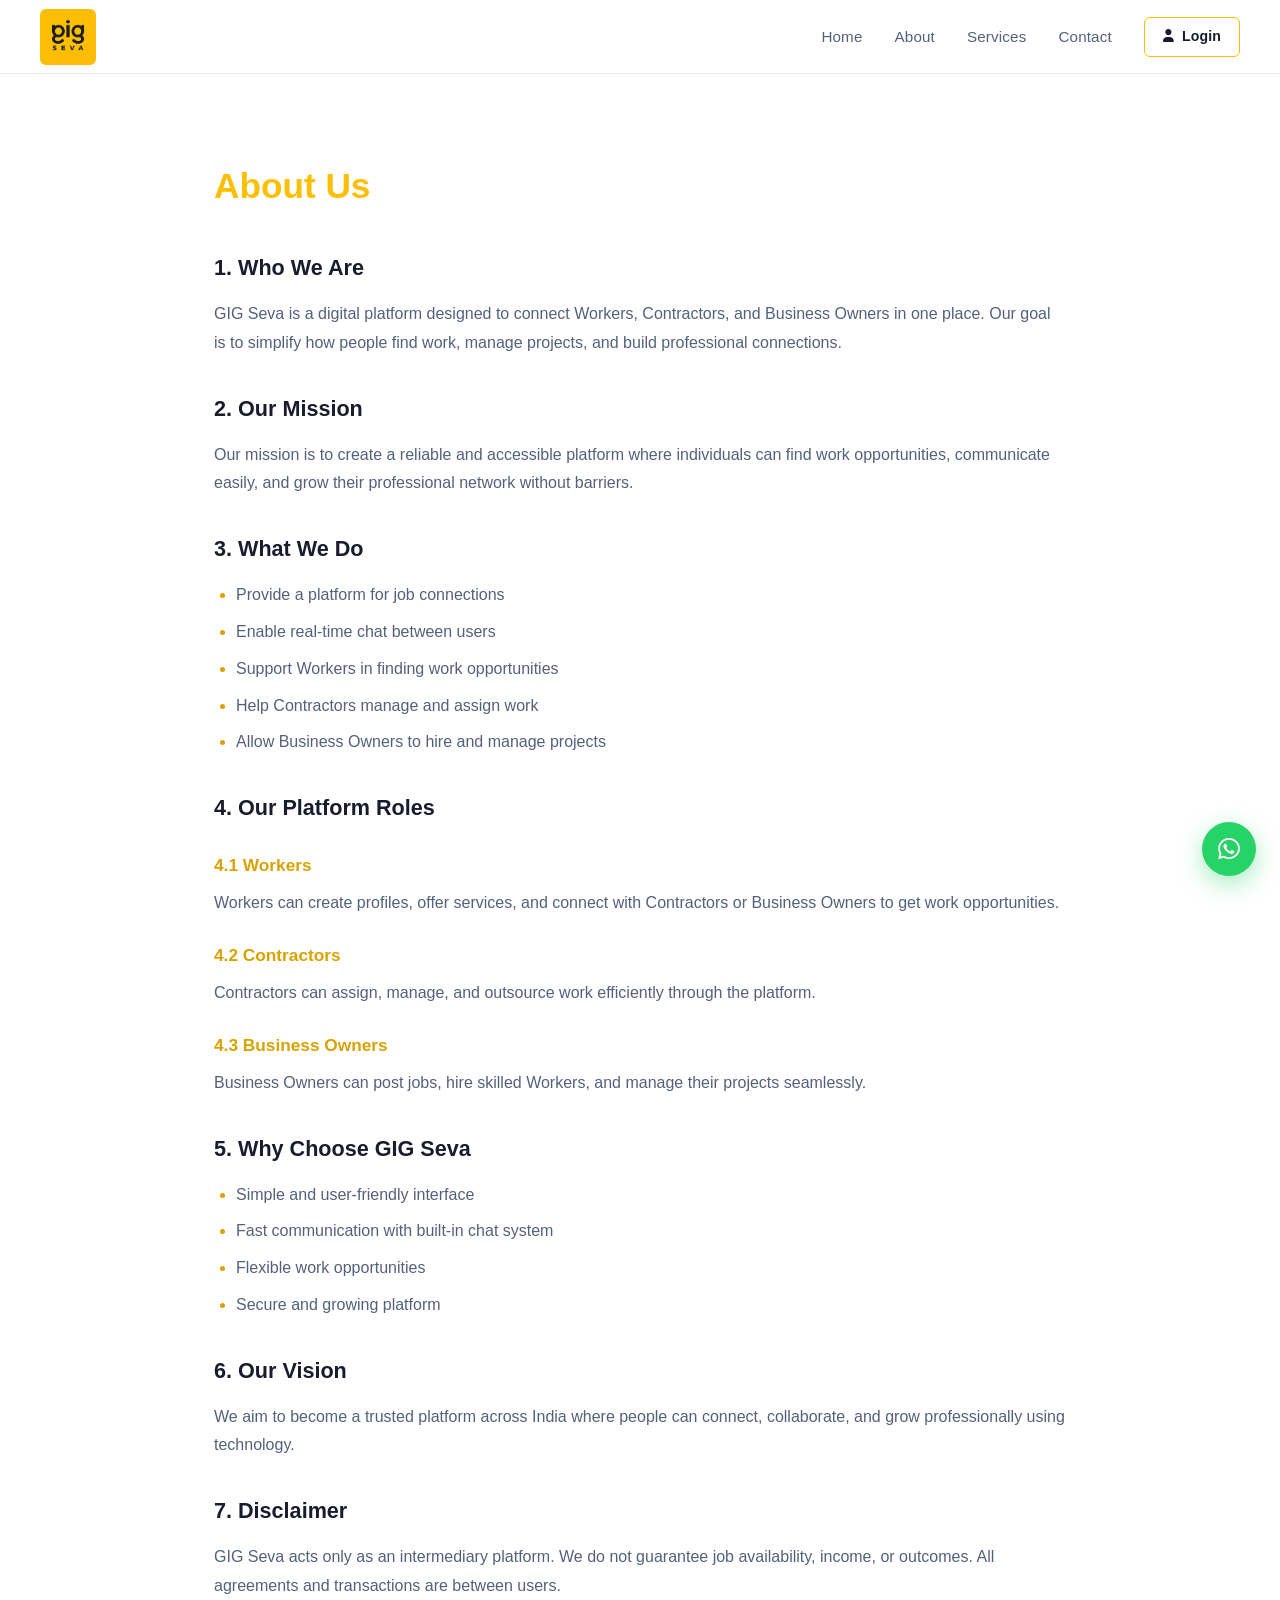
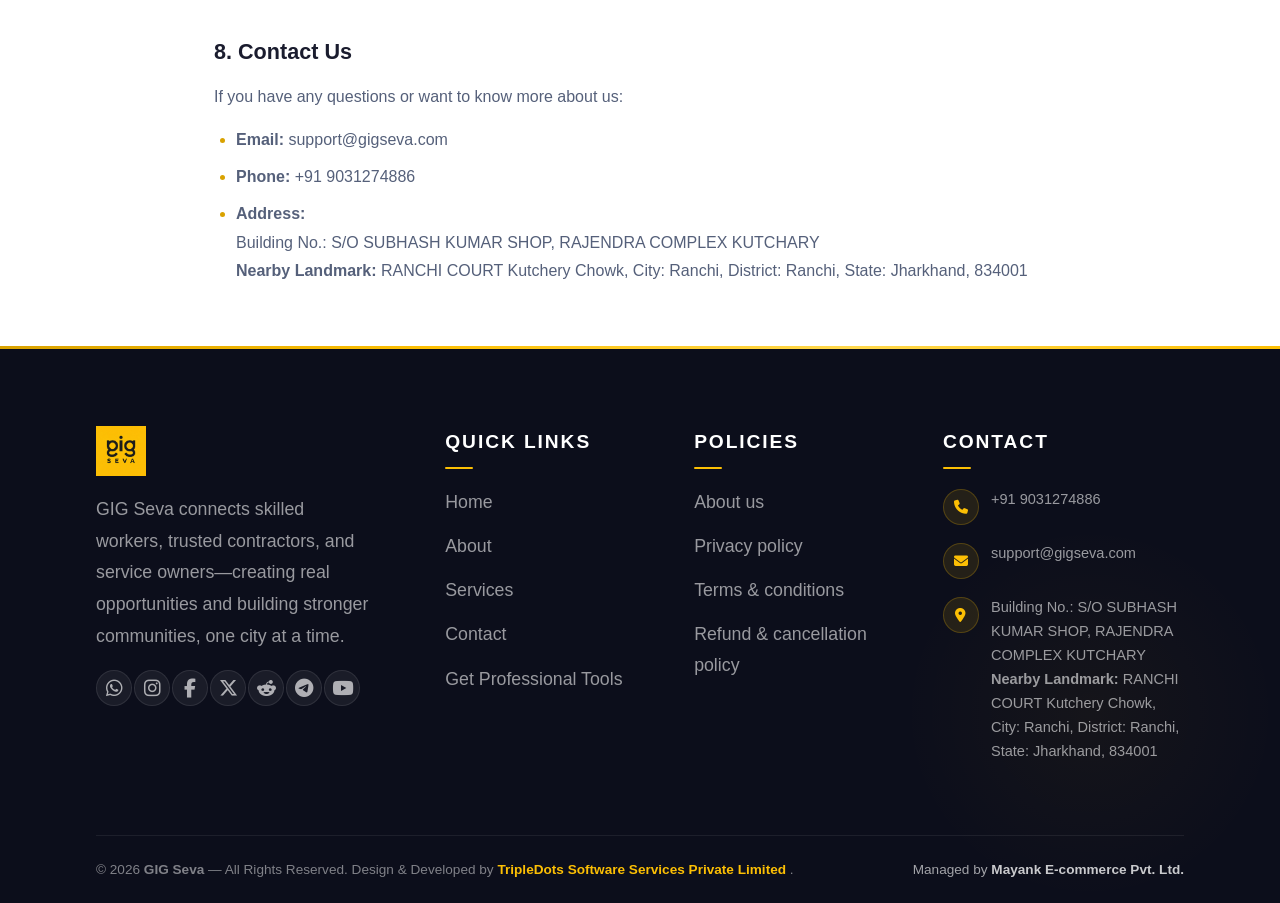
==== commit d16ddf35: "udpaets" ====
--- a/about_us.html
+++ b/about_us.html
@@ -3,7 +3,7 @@
 <head>
   <meta charset="UTF-8">
   <title>About Us - GIG Seva</title>
-  <link rel="stylesheet" href="css/main.css">
+  <link rel="stylesheet" href="css/main.css">
   <link rel="stylesheet" href="https://cdnjs.cloudflare.com/ajax/libs/font-awesome/6.5.0/css/all.min.css">
 </head>
 <body>
@@ -78,7 +78,7 @@
   <p>If you have any questions or want to know more about us:</p>
 
  <ul>
-    <li><strong>Email:</strong> mayankenterprisesandsale@gmail.com</li>
+    <li><strong>Email:</strong> support@gigseva.com</li>
     <li><strong>Phone:</strong> +91 9031274886</li>
     <li><strong>Address:</strong>  <p>Building No.: S/O SUBHASH KUMAR 
              SHOP, RAJENDRA COMPLEX KUTCHARY <br> <b>Nearby Landmark:</b> RANCHI COURT 
@@ -89,7 +89,7 @@
 
 <div id="footer"></div>
 
-<script src="js/auth.js"></script>
+<script src="js/auth.js"></script>
   <script src="js/main.js"></script>
 
 </body>
--- a/css/main.css
+++ b/css/main.css
@@ -1359,7 +1359,7 @@
 }
 .contact {
   position: relative;
-  padding: 112px 0;
+  padding: 112px 0 32px;
   background: #FFFFFF;
   text-align: center;
   overflow: hidden;
@@ -1504,7 +1504,7 @@
 
 @media (max-width: 992px) {
   .contact {
-    padding: 76px 0;
+    padding: 76px 0 24px;
   }
   .contact .contact-grid {
     grid-template-columns: 1fr;
@@ -1516,7 +1516,7 @@
 }
 @media (max-width: 576px) {
   .contact {
-    padding: 56px 0;
+    padding: 56px 0 20px;
   }
   .contact .contact-subtitle {
     margin-bottom: 32px;
@@ -2035,3 +2035,237 @@
     box-shadow: none;
   }
 }
+
+/* ===== App download ===== */
+.app-download-section {
+  padding: 24px 0 72px;
+  background: #FFFFFF;
+}
+.app-download-container {
+  position: relative;
+  width: min(1180px, 92%);
+  margin: 0 auto;
+  display: grid;
+  grid-template-columns: minmax(0, 1.15fr) minmax(0, 1fr);
+  align-items: center;
+  gap: 40px;
+  padding: 48px 56px;
+  border-radius: 24px;
+  border: 1px solid rgba(252, 191, 4, 0.22);
+  background: linear-gradient(120deg, #FFF7DD 0%, #FFF3D1 55%, #FFF8E6 100%);
+  overflow: hidden;
+}
+.app-download-content h2 {
+  margin: 0 0 18px;
+  color: #182238;
+  font-size: 2.1rem;
+  font-weight: 700;
+  line-height: 1.2;
+}
+.app-eyebrow {
+  color: #D99D00;
+  text-transform: uppercase;
+}
+.app-description {
+  margin: 0 0 14px;
+  color: #344054;
+  font-size: 1rem;
+  line-height: 1.75;
+}
+.app-subtext {
+  margin: 0 0 24px;
+  color: #667085;
+  font-size: 0.85rem;
+}
+.app-store-buttons {
+  display: flex;
+  flex-wrap: wrap;
+  gap: 14px;
+}
+.store-badge {
+  display: inline-flex;
+  align-items: center;
+  gap: 12px;
+  min-width: 158px;
+  padding: 9px 18px;
+  border-radius: 10px;
+  background: #0B0B0F;
+  color: #FFFFFF;
+  text-decoration: none;
+  transition: transform 0.2s ease, box-shadow 0.2s ease;
+}
+.store-badge:hover {
+  transform: translateY(-2px);
+  box-shadow: 0 10px 22px rgba(0, 0, 0, 0.22);
+}
+.store-icon {
+  font-size: 1.6rem;
+}
+.store-text {
+  display: flex;
+  flex-direction: column;
+  line-height: 1.15;
+  text-align: left;
+}
+.store-text small {
+  font-size: 0.62rem;
+  letter-spacing: 0.02em;
+}
+.store-text strong {
+  font-size: 1.05rem;
+  font-weight: 600;
+}
+
+.app-download-visual {
+  position: relative;
+  display: flex;
+  justify-content: center;
+  align-items: center;
+  min-height: 340px;
+}
+.phone-glow {
+  position: absolute;
+  width: 260px;
+  height: 260px;
+  border-radius: 50%;
+  background: radial-gradient(circle, rgba(252, 191, 4, 0.35) 0%, rgba(252, 191, 4, 0) 70%);
+}
+.phone-orbit {
+  position: absolute;
+  border-radius: 50%;
+  border: 1px solid rgba(217, 157, 0, 0.18);
+  pointer-events: none;
+}
+.phone-orbit-one {
+  width: 300px;
+  height: 300px;
+}
+.phone-orbit-two {
+  width: 380px;
+  height: 380px;
+}
+.phone-decoration {
+  position: absolute;
+  width: 56px;
+  height: 56px;
+  border-radius: 16px;
+  border: 1px solid rgba(217, 157, 0, 0.22);
+  background: rgba(255, 255, 255, 0.35);
+  transform: rotate(-12deg);
+}
+.phone-decoration-one {
+  top: 6%;
+  right: 4%;
+}
+.phone-decoration-two {
+  bottom: 8%;
+  left: 6%;
+}
+
+.phone-mockup {
+  position: relative;
+  z-index: 1;
+}
+.phone-frame {
+  position: relative;
+  width: 200px;
+  height: 410px;
+  padding: 8px;
+  border-radius: 34px;
+  background: #1F2430;
+  box-shadow: 0 24px 48px rgba(24, 34, 56, 0.25);
+}
+.phone-side-button {
+  position: absolute;
+  width: 3px;
+  border-radius: 3px;
+  background: #1F2430;
+}
+.phone-volume {
+  left: -3px;
+  top: 92px;
+  height: 44px;
+}
+.phone-power {
+  right: -3px;
+  top: 120px;
+  height: 60px;
+}
+.phone-screen {
+  position: relative;
+  width: 100%;
+  height: 100%;
+  border-radius: 27px;
+  overflow: hidden;
+  background: #FFFFFF;
+  display: flex;
+  flex-direction: column;
+}
+.phone-status-bar {
+  display: flex;
+  justify-content: space-between;
+  align-items: center;
+  padding: 7px 16px 3px;
+  font-size: 0.6rem;
+  font-weight: 600;
+  color: #111;
+}
+.phone-status-icons {
+  display: flex;
+  gap: 4px;
+  font-size: 0.55rem;
+}
+.phone-dynamic-island {
+  position: absolute;
+  top: 6px;
+  left: 50%;
+  width: 62px;
+  height: 16px;
+  border-radius: 999px;
+  background: #0B0B0F;
+  transform: translateX(-50%);
+}
+.phone-screen-content {
+  flex: 1;
+  min-height: 0;
+}
+.phone-app-image {
+  display: block;
+  width: 100%;
+  height: 100%;
+  object-fit: cover;
+  object-position: top;
+}
+.phone-bottom-shadow {
+  width: 150px;
+  height: 14px;
+  margin: 10px auto 0;
+  border-radius: 50%;
+  background: rgba(24, 34, 56, 0.16);
+  filter: blur(6px);
+}
+
+@media (max-width: 900px) {
+  .app-download-container {
+    grid-template-columns: 1fr;
+    padding: 36px 24px;
+    text-align: center;
+  }
+  .app-store-buttons {
+    justify-content: center;
+  }
+}
+@media (max-width: 576px) {
+  .app-download-section {
+    padding: 16px 0 48px;
+  }
+  .app-download-content h2 {
+    font-size: 1.65rem;
+  }
+  .app-download-visual {
+    min-height: 300px;
+  }
+  .phone-orbit-two {
+    display: none;
+  }
+}
